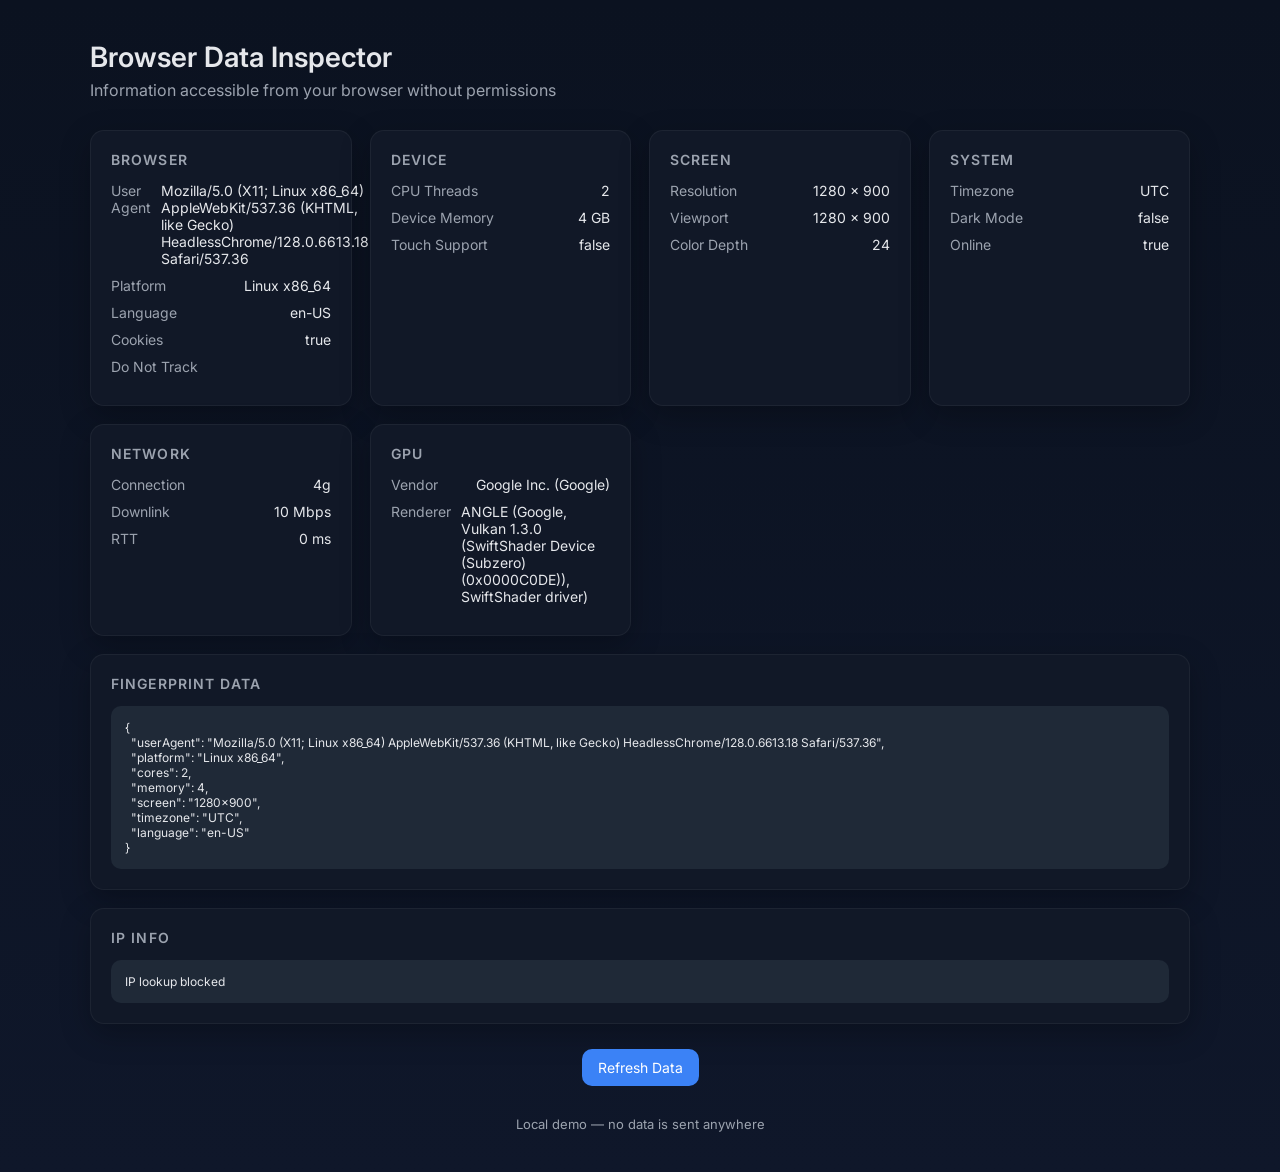
==== something.html @ d5a15955 "Add initial implementation of Browser Data Inspector with responsive design and data collection feat" ====
<!doctype html>
<html lang="en">
  <head>
    <meta charset="UTF-8" />
    <title>Browser Data Inspector</title>
    <meta name="viewport" content="width=device-width, initial-scale=1.0" />

    <link
      href="https://fonts.googleapis.com/css2?family=Inter:wght@400;500;600&display=swap"
      rel="stylesheet"
    />

    <style>
      :root {
        --bg: #0f172a;
        --card: #111827;
        --soft: #1f2937;
        --text: #e5e7eb;
        --muted: #9ca3af;
        --accent: #3b82f6;
        --radius: 14px;
      }

      * {
        box-sizing: border-box;
        margin: 0;
        padding: 0;
        font-family: Inter, system-ui;
      }

      body {
        background: linear-gradient(180deg, #0b1220, #0f172a);
        color: var(--text);
        padding: 40px;
      }

      .container {
        max-width: 1100px;
        margin: auto;
      }

      .header {
        margin-bottom: 30px;
      }

      .title {
        font-size: 28px;
        font-weight: 600;
      }

      .subtitle {
        color: var(--muted);
        margin-top: 6px;
      }

      .grid {
        display: grid;
        grid-template-columns: repeat(auto-fit, minmax(260px, 1fr));
        gap: 18px;
      }

      .card {
        background: var(--card);
        border-radius: var(--radius);
        padding: 20px;
        box-shadow: 0 10px 30px rgba(0, 0, 0, 0.25);
        border: 1px solid rgba(255, 255, 255, 0.05);
      }

      .card h3 {
        font-size: 14px;
        font-weight: 600;
        color: var(--muted);
        margin-bottom: 14px;
        text-transform: uppercase;
        letter-spacing: 0.08em;
      }

      .item {
        margin-bottom: 10px;
        display: flex;
        justify-content: space-between;
        gap: 10px;
        font-size: 14px;
      }

      .item span:first-child {
        color: var(--muted);
      }

      .big {
        grid-column: 1/-1;
      }

      pre {
        background: var(--soft);
        padding: 14px;
        border-radius: 10px;
        overflow: auto;
        font-size: 12px;
      }

      button {
        margin-top: 25px;
        background: var(--accent);
        border: none;
        color: white;
        padding: 10px 16px;
        border-radius: 10px;
        cursor: pointer;
        font-size: 14px;
      }

      button:hover {
        opacity: 0.9;
      }

      .footer {
        margin-top: 30px;
        color: var(--muted);
        font-size: 13px;
        text-align: center;
      }
    </style>
  </head>

  <body>
    <div class="container">
      <div class="header">
        <div class="title">Browser Data Inspector</div>
        <div class="subtitle">
          Information accessible from your browser without permissions
        </div>
      </div>

      <div class="grid">
        <div class="card">
          <h3>Browser</h3>
          <div class="item"><span>User Agent</span><span id="ua"></span></div>
          <div class="item">
            <span>Platform</span><span id="platform"></span>
          </div>
          <div class="item"><span>Language</span><span id="lang"></span></div>
          <div class="item"><span>Cookies</span><span id="cookies"></span></div>
          <div class="item">
            <span>Do Not Track</span><span id="dnt"></span>
          </div>
        </div>

        <div class="card">
          <h3>Device</h3>
          <div class="item">
            <span>CPU Threads</span><span id="cores"></span>
          </div>
          <div class="item">
            <span>Device Memory</span><span id="memory"></span>
          </div>
          <div class="item">
            <span>Touch Support</span><span id="touch"></span>
          </div>
        </div>

        <div class="card">
          <h3>Screen</h3>
          <div class="item"><span>Resolution</span><span id="res"></span></div>
          <div class="item">
            <span>Viewport</span><span id="viewport"></span>
          </div>
          <div class="item">
            <span>Color Depth</span><span id="depth"></span>
          </div>
        </div>

        <div class="card">
          <h3>System</h3>
          <div class="item"><span>Timezone</span><span id="tz"></span></div>
          <div class="item"><span>Dark Mode</span><span id="dark"></span></div>
          <div class="item"><span>Online</span><span id="online"></span></div>
        </div>

        <div class="card">
          <h3>Network</h3>
          <div class="item"><span>Connection</span><span id="net"></span></div>
          <div class="item"><span>Downlink</span><span id="down"></span></div>
          <div class="item"><span>RTT</span><span id="rtt"></span></div>
        </div>

        <div class="card">
          <h3>GPU</h3>
          <div class="item"><span>Vendor</span><span id="gpuv"></span></div>
          <div class="item"><span>Renderer</span><span id="gpur"></span></div>
        </div>

        <div class="card big">
          <h3>Fingerprint Data</h3>
          <pre id="fingerprint"></pre>
        </div>

        <div class="card big">
          <h3>IP Info</h3>
          <pre id="ip"></pre>
        </div>
      </div>

      <div style="text-align: center">
        <button onclick="collect()">Refresh Data</button>
      </div>

      <div class="footer">Local demo — no data is sent anywhere</div>
    </div>

    <script>
      async function collect() {
        document.getElementById("ua").textContent = navigator.userAgent;
        document.getElementById("platform").textContent = navigator.platform;
        document.getElementById("lang").textContent = navigator.language;
        document.getElementById("cookies").textContent =
          navigator.cookieEnabled;
        document.getElementById("dnt").textContent = navigator.doNotTrack;

        document.getElementById("cores").textContent =
          navigator.hardwareConcurrency || "N/A";
        document.getElementById("memory").textContent = navigator.deviceMemory
          ? navigator.deviceMemory + " GB"
          : "N/A";
        document.getElementById("touch").textContent = "ontouchstart" in window;

        document.getElementById("res").textContent =
          screen.width + " x " + screen.height;
        document.getElementById("viewport").textContent =
          window.innerWidth + " x " + window.innerHeight;
        document.getElementById("depth").textContent = screen.colorDepth;

        document.getElementById("tz").textContent =
          Intl.DateTimeFormat().resolvedOptions().timeZone;
        document.getElementById("dark").textContent = matchMedia(
          "(prefers-color-scheme: dark)",
        ).matches;
        document.getElementById("online").textContent = navigator.onLine;

        if (navigator.connection) {
          document.getElementById("net").textContent =
            navigator.connection.effectiveType;
          document.getElementById("down").textContent =
            navigator.connection.downlink + " Mbps";
          document.getElementById("rtt").textContent =
            navigator.connection.rtt + " ms";
        }

        const canvas = document.createElement("canvas");
        const gl = canvas.getContext("webgl");

        if (gl) {
          const debugInfo = gl.getExtension("WEBGL_debug_renderer_info");

          if (debugInfo) {
            document.getElementById("gpuv").textContent = gl.getParameter(
              debugInfo.UNMASKED_VENDOR_WEBGL,
            );

            document.getElementById("gpur").textContent = gl.getParameter(
              debugInfo.UNMASKED_RENDERER_WEBGL,
            );
          }
        }

        const fingerprint = {
          userAgent: navigator.userAgent,
          platform: navigator.platform,
          cores: navigator.hardwareConcurrency,
          memory: navigator.deviceMemory,
          screen: screen.width + "x" + screen.height,
          timezone: Intl.DateTimeFormat().resolvedOptions().timeZone,
          language: navigator.language,
        };

        document.getElementById("fingerprint").textContent = JSON.stringify(
          fingerprint,
          null,
          2,
        );

        try {
          const res = await fetch("https://ipapi.co/json/");
          const data = await res.json();
          document.getElementById("ip").textContent = JSON.stringify(
            data,
            null,
            2,
          );
        } catch (e) {
          document.getElementById("ip").textContent = "IP lookup blocked";
        }
      }

      collect();
    </script>
  </body>
</html>
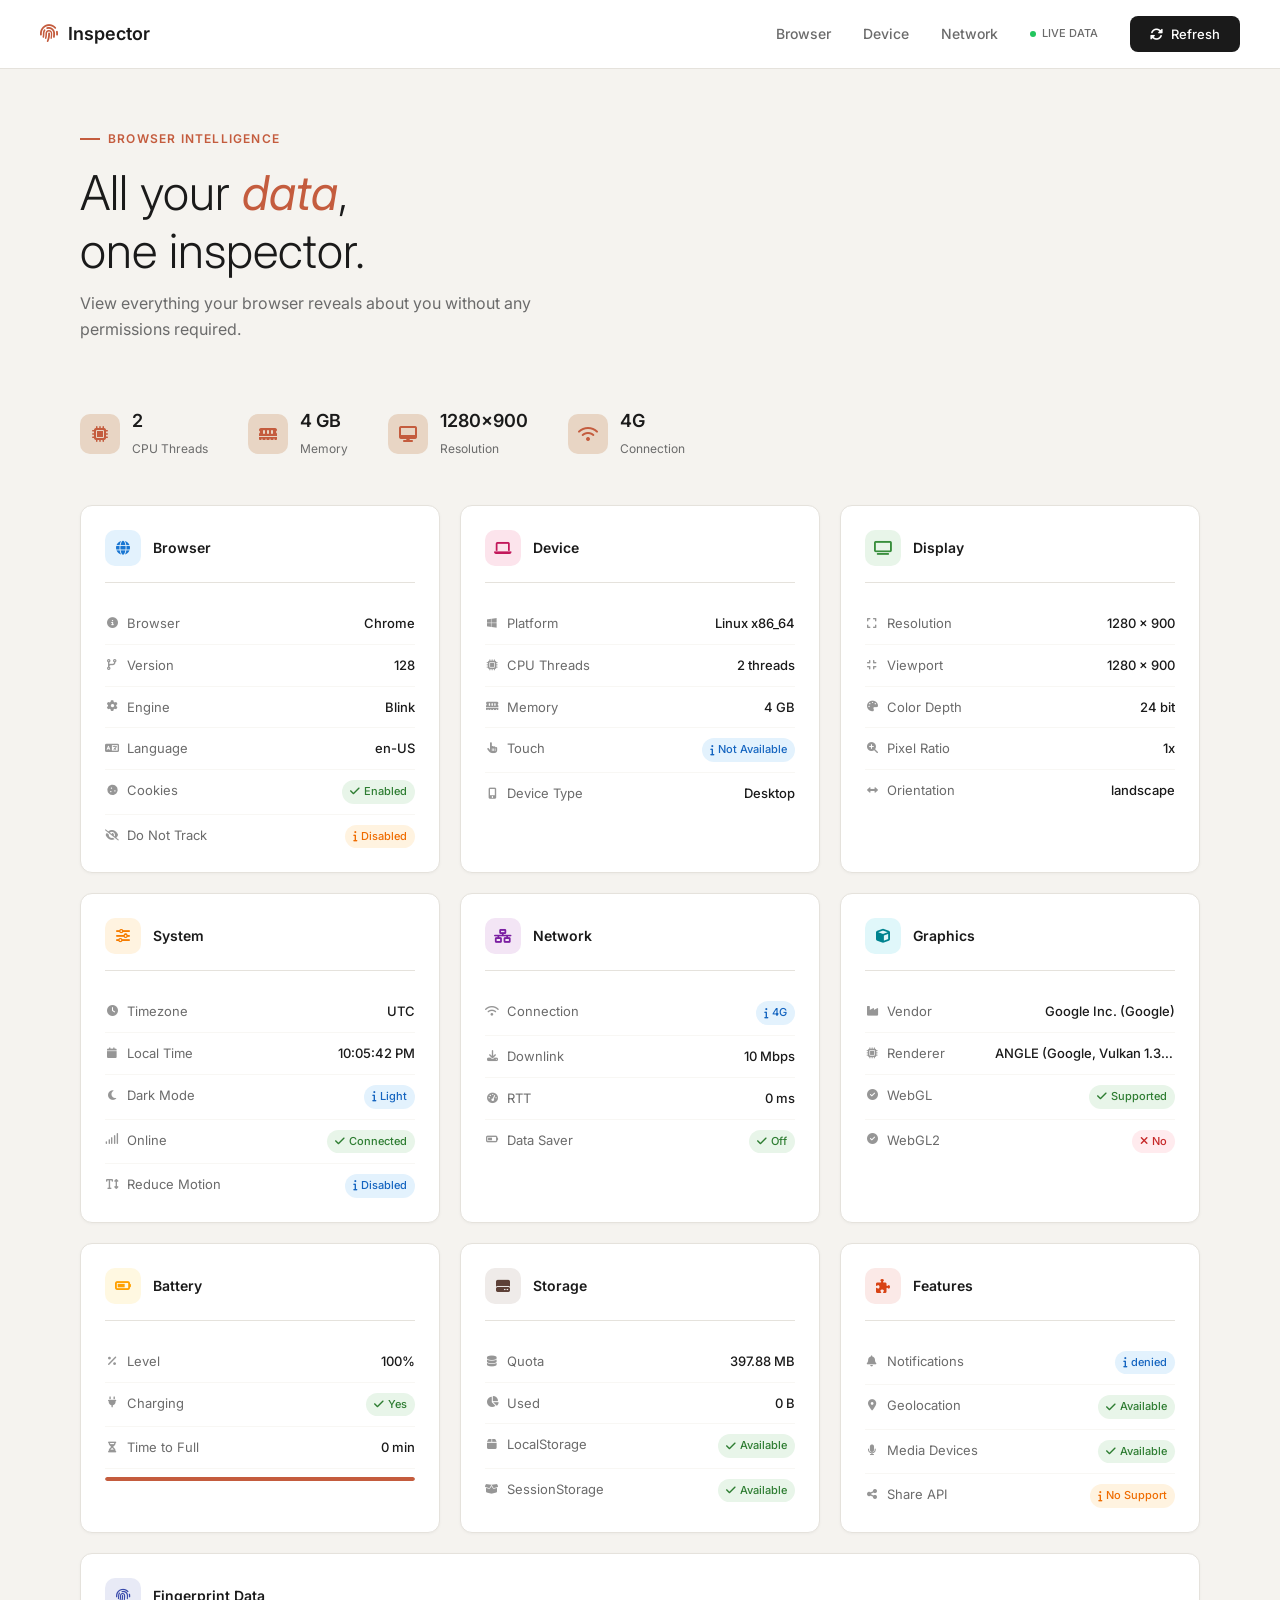
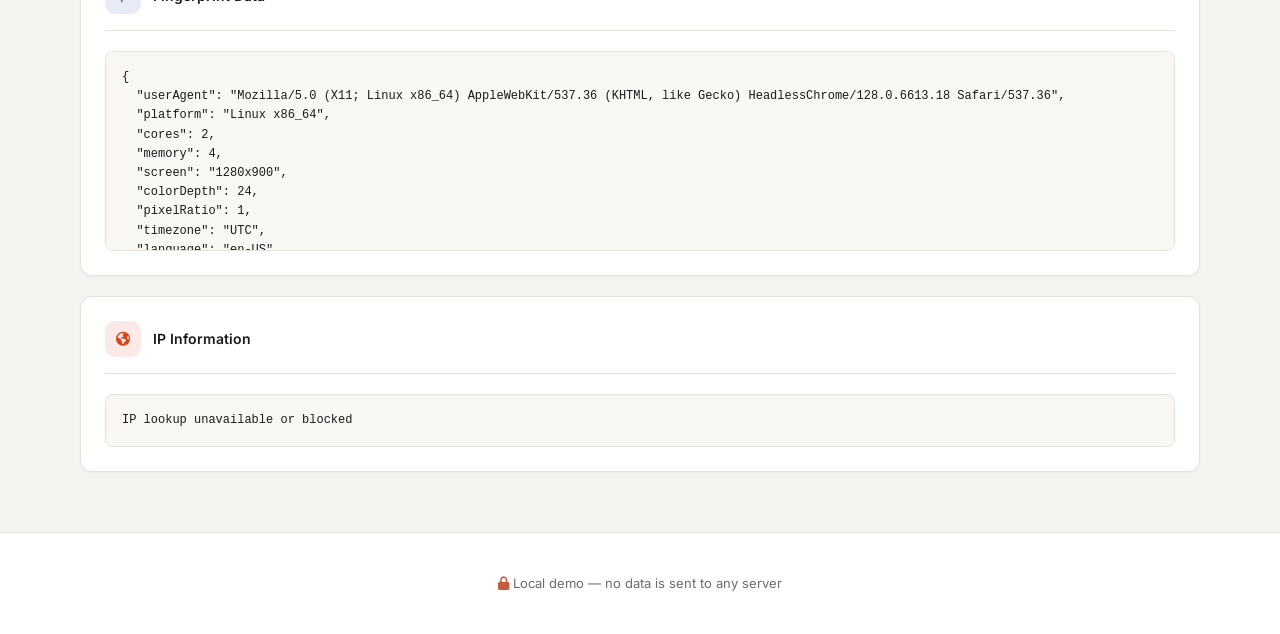
==== commit b3b8fa48: "Refactor something.html to enhance UI/UX with a responsive navbar, improved styling, and additional " ====
--- a/something.html
+++ b/something.html
@@ -6,294 +6,932 @@
     <meta name="viewport" content="width=device-width, initial-scale=1.0" />
 
     <link
-      href="https://fonts.googleapis.com/css2?family=Inter:wght@400;500;600&display=swap"
+      href="https://fonts.googleapis.com/css2?family=Inter:wght@300;400;500;600;700&display=swap"
       rel="stylesheet"
     />
+    <link
+      rel="stylesheet"
+      href="https://cdnjs.cloudflare.com/ajax/libs/font-awesome/6.5.1/css/all.min.css"
+    />
 
     <style>
       :root {
-        --bg: #0f172a;
-        --card: #111827;
-        --soft: #1f2937;
-        --text: #e5e7eb;
-        --muted: #9ca3af;
-        --accent: #3b82f6;
-        --radius: 14px;
+        --bg: #f5f3ef;
+        --card: #ffffff;
+        --soft: #f8f7f4;
+        --text: #1a1a1a;
+        --muted: #6b6b6b;
+        --accent: #c45c3e;
+        --accent-light: #e8d5c4;
+        --border: #e5e2dc;
+        --radius: 12px;
+        --shadow: 0 1px 3px rgba(0,0,0,0.04);
       }
 
       * {
         box-sizing: border-box;
         margin: 0;
         padding: 0;
-        font-family: Inter, system-ui;
+        font-family: 'Inter', system-ui, -apple-system, sans-serif;
       }
 
       body {
-        background: linear-gradient(180deg, #0b1220, #0f172a);
+        background: var(--bg);
         color: var(--text);
-        padding: 40px;
-      }
-
+        min-height: 100vh;
+        line-height: 1.6;
+      }
+
+      /* Header */
+      .navbar {
+        background: var(--card);
+        border-bottom: 1px solid var(--border);
+        padding: 16px 40px;
+        display: flex;
+        justify-content: space-between;
+        align-items: center;
+        position: sticky;
+        top: 0;
+        z-index: 100;
+      }
+
+      .logo {
+        display: flex;
+        align-items: center;
+        gap: 10px;
+        font-weight: 600;
+        font-size: 18px;
+        color: var(--text);
+      }
+
+      .logo i {
+        color: var(--accent);
+      }
+
+      .nav-links {
+        display: flex;
+        gap: 32px;
+        align-items: center;
+      }
+
+      .nav-links a {
+        color: var(--muted);
+        text-decoration: none;
+        font-size: 14px;
+        font-weight: 500;
+        transition: color 0.2s;
+      }
+
+      .nav-links a:hover {
+        color: var(--text);
+      }
+
+      .refresh-btn {
+        background: var(--text);
+        color: white;
+        border: none;
+        padding: 10px 20px;
+        border-radius: 8px;
+        font-size: 13px;
+        font-weight: 500;
+        cursor: pointer;
+        display: flex;
+        align-items: center;
+        gap: 8px;
+        transition: opacity 0.2s;
+      }
+
+      .refresh-btn:hover {
+        opacity: 0.85;
+      }
+
+      /* Hero Section */
+      .hero {
+        padding: 60px 40px 40px;
+        max-width: 1200px;
+        margin: 0 auto;
+      }
+
+      .hero-label {
+        display: flex;
+        align-items: center;
+        gap: 8px;
+        color: var(--accent);
+        font-size: 12px;
+        font-weight: 600;
+        letter-spacing: 0.1em;
+        text-transform: uppercase;
+        margin-bottom: 16px;
+      }
+
+      .hero-label::before {
+        content: '';
+        width: 20px;
+        height: 2px;
+        background: var(--accent);
+      }
+
+      .hero h1 {
+        font-size: 48px;
+        font-weight: 300;
+        line-height: 1.2;
+        margin-bottom: 12px;
+      }
+
+      .hero h1 span {
+        font-style: italic;
+        color: var(--accent);
+        font-weight: 400;
+      }
+
+      .hero p {
+        color: var(--muted);
+        font-size: 16px;
+        max-width: 500px;
+      }
+
+      /* Stats Bar */
+      .stats-bar {
+        display: flex;
+        gap: 40px;
+        padding: 24px 40px;
+        max-width: 1200px;
+        margin: 0 auto;
+      }
+
+      .stat-item {
+        display: flex;
+        align-items: center;
+        gap: 12px;
+      }
+
+      .stat-icon {
+        width: 40px;
+        height: 40px;
+        background: var(--accent-light);
+        border-radius: 10px;
+        display: flex;
+        align-items: center;
+        justify-content: center;
+        color: var(--accent);
+      }
+
+      .stat-content strong {
+        display: block;
+        font-size: 18px;
+        font-weight: 600;
+      }
+
+      .stat-content span {
+        font-size: 12px;
+        color: var(--muted);
+      }
+
+      /* Main Grid */
       .container {
-        max-width: 1100px;
-        margin: auto;
-      }
-
-      .header {
-        margin-bottom: 30px;
-      }
-
-      .title {
-        font-size: 28px;
-        font-weight: 600;
-      }
-
-      .subtitle {
-        color: var(--muted);
-        margin-top: 6px;
+        max-width: 1200px;
+        margin: 0 auto;
+        padding: 20px 40px 60px;
       }
 
       .grid {
         display: grid;
-        grid-template-columns: repeat(auto-fit, minmax(260px, 1fr));
-        gap: 18px;
+        grid-template-columns: repeat(3, 1fr);
+        gap: 20px;
+      }
+
+      @media (max-width: 900px) {
+        .grid { grid-template-columns: repeat(2, 1fr); }
+      }
+
+      @media (max-width: 600px) {
+        .grid { grid-template-columns: 1fr; }
+        .hero h1 { font-size: 32px; }
+        .stats-bar { flex-wrap: wrap; gap: 20px; }
       }
 
       .card {
         background: var(--card);
         border-radius: var(--radius);
-        padding: 20px;
-        box-shadow: 0 10px 30px rgba(0, 0, 0, 0.25);
-        border: 1px solid rgba(255, 255, 255, 0.05);
-      }
+        padding: 24px;
+        border: 1px solid var(--border);
+        box-shadow: var(--shadow);
+        transition: box-shadow 0.2s;
+      }
+
+      .card:hover {
+        box-shadow: 0 4px 12px rgba(0,0,0,0.06);
+      }
+
+      .card-header {
+        display: flex;
+        align-items: center;
+        gap: 12px;
+        margin-bottom: 20px;
+        padding-bottom: 16px;
+        border-bottom: 1px solid var(--border);
+      }
+
+      .card-icon {
+        width: 36px;
+        height: 36px;
+        border-radius: 10px;
+        display: flex;
+        align-items: center;
+        justify-content: center;
+        font-size: 14px;
+      }
+
+      .card-icon.browser { background: #e3f2fd; color: #1976d2; }
+      .card-icon.device { background: #fce4ec; color: #c2185b; }
+      .card-icon.screen { background: #e8f5e9; color: #388e3c; }
+      .card-icon.system { background: #fff3e0; color: #f57c00; }
+      .card-icon.network { background: #f3e5f5; color: #7b1fa2; }
+      .card-icon.gpu { background: #e0f7fa; color: #00838f; }
+      .card-icon.battery { background: #fff8e1; color: #ffa000; }
+      .card-icon.storage { background: #efebe9; color: #5d4037; }
+      .card-icon.location { background: #fbe9e7; color: #d84315; }
+      .card-icon.fingerprint { background: #e8eaf6; color: #3949ab; }
 
       .card h3 {
         font-size: 14px;
         font-weight: 600;
+        color: var(--text);
+      }
+
+      .item {
+        display: flex;
+        justify-content: space-between;
+        align-items: flex-start;
+        padding: 10px 0;
+        border-bottom: 1px solid var(--soft);
+        font-size: 13px;
+        gap: 12px;
+      }
+
+      .item:last-child {
+        border-bottom: none;
+        padding-bottom: 0;
+      }
+
+      .item-label {
         color: var(--muted);
-        margin-bottom: 14px;
-        text-transform: uppercase;
-        letter-spacing: 0.08em;
-      }
-
-      .item {
-        margin-bottom: 10px;
-        display: flex;
-        justify-content: space-between;
-        gap: 10px;
-        font-size: 14px;
-      }
-
-      .item span:first-child {
-        color: var(--muted);
-      }
+        display: flex;
+        align-items: center;
+        gap: 8px;
+        flex-shrink: 0;
+      }
+
+      .item-label i {
+        width: 14px;
+        text-align: center;
+        font-size: 11px;
+        opacity: 0.7;
+      }
+
+      .item-value {
+        color: var(--text);
+        font-weight: 500;
+        text-align: right;
+        word-break: break-word;
+        max-width: 180px;
+      }
+
+      .item-value.truncate {
+        white-space: nowrap;
+        overflow: hidden;
+        text-overflow: ellipsis;
+      }
+
+      .badge {
+        display: inline-flex;
+        align-items: center;
+        gap: 4px;
+        padding: 3px 8px;
+        border-radius: 20px;
+        font-size: 11px;
+        font-weight: 500;
+      }
+
+      .badge.success { background: #e8f5e9; color: #2e7d32; }
+      .badge.warning { background: #fff3e0; color: #ef6c00; }
+      .badge.error { background: #ffebee; color: #c62828; }
+      .badge.info { background: #e3f2fd; color: #1565c0; }
 
       .big {
-        grid-column: 1/-1;
+        grid-column: span 3;
+      }
+
+      @media (max-width: 900px) {
+        .big { grid-column: span 2; }
+      }
+
+      @media (max-width: 600px) {
+        .big { grid-column: span 1; }
       }
 
       pre {
         background: var(--soft);
-        padding: 14px;
-        border-radius: 10px;
+        padding: 16px;
+        border-radius: 8px;
         overflow: auto;
         font-size: 12px;
-      }
-
-      button {
-        margin-top: 25px;
-        background: var(--accent);
-        border: none;
-        color: white;
-        padding: 10px 16px;
-        border-radius: 10px;
-        cursor: pointer;
-        font-size: 14px;
-      }
-
-      button:hover {
-        opacity: 0.9;
+        font-family: 'SF Mono', Monaco, 'Cascadia Code', monospace;
+        line-height: 1.6;
+        color: var(--text);
+        border: 1px solid var(--border);
+        max-height: 200px;
       }
 
       .footer {
-        margin-top: 30px;
+        text-align: center;
+        padding: 40px;
         color: var(--muted);
         font-size: 13px;
-        text-align: center;
+        border-top: 1px solid var(--border);
+        background: var(--card);
+      }
+
+      .footer i {
+        color: var(--accent);
+      }
+
+      /* Live indicator */
+      .live-badge {
+        display: flex;
+        align-items: center;
+        gap: 6px;
+        font-size: 11px;
+        color: var(--muted);
+        font-weight: 500;
+      }
+
+      .live-dot {
+        width: 6px;
+        height: 6px;
+        background: #22c55e;
+        border-radius: 50%;
+        animation: pulse 2s infinite;
+      }
+
+      @keyframes pulse {
+        0%, 100% { opacity: 1; }
+        50% { opacity: 0.5; }
+      }
+
+      /* Progress bars for visual data */
+      .progress-bar {
+        height: 4px;
+        background: var(--soft);
+        border-radius: 2px;
+        overflow: hidden;
+        margin-top: 8px;
+      }
+
+      .progress-fill {
+        height: 100%;
+        background: var(--accent);
+        border-radius: 2px;
+        transition: width 0.3s;
       }
     </style>
   </head>
 
   <body>
+    <!-- Navbar -->
+    <nav class="navbar">
+      <div class="logo">
+        <i class="fas fa-fingerprint"></i>
+        Inspector
+      </div>
+      <div class="nav-links">
+        <a href="#browser">Browser</a>
+        <a href="#device">Device</a>
+        <a href="#network">Network</a>
+        <div class="live-badge">
+          <span class="live-dot"></span>
+          LIVE DATA
+        </div>
+        <button class="refresh-btn" onclick="collect()">
+          <i class="fas fa-sync-alt"></i>
+          Refresh
+        </button>
+      </div>
+    </nav>
+
+    <!-- Hero -->
+    <div class="hero">
+      <div class="hero-label">Browser Intelligence</div>
+      <h1>All your <span>data</span>,<br>one inspector.</h1>
+      <p>View everything your browser reveals about you without any permissions required.</p>
+    </div>
+
+    <!-- Stats Bar -->
+    <div class="stats-bar">
+      <div class="stat-item">
+        <div class="stat-icon"><i class="fas fa-microchip"></i></div>
+        <div class="stat-content">
+          <strong id="stat-cores">-</strong>
+          <span>CPU Threads</span>
+        </div>
+      </div>
+      <div class="stat-item">
+        <div class="stat-icon"><i class="fas fa-memory"></i></div>
+        <div class="stat-content">
+          <strong id="stat-memory">-</strong>
+          <span>Memory</span>
+        </div>
+      </div>
+      <div class="stat-item">
+        <div class="stat-icon"><i class="fas fa-desktop"></i></div>
+        <div class="stat-content">
+          <strong id="stat-screen">-</strong>
+          <span>Resolution</span>
+        </div>
+      </div>
+      <div class="stat-item">
+        <div class="stat-icon"><i class="fas fa-wifi"></i></div>
+        <div class="stat-content">
+          <strong id="stat-connection">-</strong>
+          <span>Connection</span>
+        </div>
+      </div>
+    </div>
+
+    <!-- Main Content -->
     <div class="container">
-      <div class="header">
-        <div class="title">Browser Data Inspector</div>
-        <div class="subtitle">
-          Information accessible from your browser without permissions
+      <div class="grid">
+        <!-- Browser Card -->
+        <div class="card" id="browser">
+          <div class="card-header">
+            <div class="card-icon browser"><i class="fas fa-globe"></i></div>
+            <h3>Browser</h3>
+          </div>
+          <div class="item">
+            <span class="item-label"><i class="fas fa-info-circle"></i>Browser</span>
+            <span class="item-value" id="browser-name">-</span>
+          </div>
+          <div class="item">
+            <span class="item-label"><i class="fas fa-code-branch"></i>Version</span>
+            <span class="item-value" id="browser-version">-</span>
+          </div>
+          <div class="item">
+            <span class="item-label"><i class="fas fa-cog"></i>Engine</span>
+            <span class="item-value" id="browser-engine">-</span>
+          </div>
+          <div class="item">
+            <span class="item-label"><i class="fas fa-language"></i>Language</span>
+            <span class="item-value" id="lang">-</span>
+          </div>
+          <div class="item">
+            <span class="item-label"><i class="fas fa-cookie"></i>Cookies</span>
+            <span class="item-value" id="cookies">-</span>
+          </div>
+          <div class="item">
+            <span class="item-label"><i class="fas fa-eye-slash"></i>Do Not Track</span>
+            <span class="item-value" id="dnt">-</span>
+          </div>
+        </div>
+
+        <!-- Device Card -->
+        <div class="card" id="device">
+          <div class="card-header">
+            <div class="card-icon device"><i class="fas fa-laptop"></i></div>
+            <h3>Device</h3>
+          </div>
+          <div class="item">
+            <span class="item-label"><i class="fab fa-windows"></i>Platform</span>
+            <span class="item-value" id="platform">-</span>
+          </div>
+          <div class="item">
+            <span class="item-label"><i class="fas fa-microchip"></i>CPU Threads</span>
+            <span class="item-value" id="cores">-</span>
+          </div>
+          <div class="item">
+            <span class="item-label"><i class="fas fa-memory"></i>Memory</span>
+            <span class="item-value" id="memory">-</span>
+          </div>
+          <div class="item">
+            <span class="item-label"><i class="fas fa-hand-pointer"></i>Touch</span>
+            <span class="item-value" id="touch">-</span>
+          </div>
+          <div class="item">
+            <span class="item-label"><i class="fas fa-mobile-alt"></i>Device Type</span>
+            <span class="item-value" id="device-type">-</span>
+          </div>
+        </div>
+
+        <!-- Screen Card -->
+        <div class="card">
+          <div class="card-header">
+            <div class="card-icon screen"><i class="fas fa-tv"></i></div>
+            <h3>Display</h3>
+          </div>
+          <div class="item">
+            <span class="item-label"><i class="fas fa-expand"></i>Resolution</span>
+            <span class="item-value" id="res">-</span>
+          </div>
+          <div class="item">
+            <span class="item-label"><i class="fas fa-compress"></i>Viewport</span>
+            <span class="item-value" id="viewport">-</span>
+          </div>
+          <div class="item">
+            <span class="item-label"><i class="fas fa-palette"></i>Color Depth</span>
+            <span class="item-value" id="depth">-</span>
+          </div>
+          <div class="item">
+            <span class="item-label"><i class="fas fa-search-plus"></i>Pixel Ratio</span>
+            <span class="item-value" id="pixel-ratio">-</span>
+          </div>
+          <div class="item">
+            <span class="item-label"><i class="fas fa-arrows-alt-h"></i>Orientation</span>
+            <span class="item-value" id="orientation">-</span>
+          </div>
+        </div>
+
+        <!-- System Card -->
+        <div class="card">
+          <div class="card-header">
+            <div class="card-icon system"><i class="fas fa-sliders-h"></i></div>
+            <h3>System</h3>
+          </div>
+          <div class="item">
+            <span class="item-label"><i class="fas fa-clock"></i>Timezone</span>
+            <span class="item-value" id="tz">-</span>
+          </div>
+          <div class="item">
+            <span class="item-label"><i class="fas fa-calendar"></i>Local Time</span>
+            <span class="item-value" id="local-time">-</span>
+          </div>
+          <div class="item">
+            <span class="item-label"><i class="fas fa-moon"></i>Dark Mode</span>
+            <span class="item-value" id="dark">-</span>
+          </div>
+          <div class="item">
+            <span class="item-label"><i class="fas fa-signal"></i>Online</span>
+            <span class="item-value" id="online">-</span>
+          </div>
+          <div class="item">
+            <span class="item-label"><i class="fas fa-text-height"></i>Reduce Motion</span>
+            <span class="item-value" id="reduce-motion">-</span>
+          </div>
+        </div>
+
+        <!-- Network Card -->
+        <div class="card" id="network">
+          <div class="card-header">
+            <div class="card-icon network"><i class="fas fa-network-wired"></i></div>
+            <h3>Network</h3>
+          </div>
+          <div class="item">
+            <span class="item-label"><i class="fas fa-wifi"></i>Connection</span>
+            <span class="item-value" id="net">-</span>
+          </div>
+          <div class="item">
+            <span class="item-label"><i class="fas fa-download"></i>Downlink</span>
+            <span class="item-value" id="down">-</span>
+          </div>
+          <div class="item">
+            <span class="item-label"><i class="fas fa-tachometer-alt"></i>RTT</span>
+            <span class="item-value" id="rtt">-</span>
+          </div>
+          <div class="item">
+            <span class="item-label"><i class="fas fa-battery-half"></i>Data Saver</span>
+            <span class="item-value" id="data-saver">-</span>
+          </div>
+        </div>
+
+        <!-- GPU Card -->
+        <div class="card">
+          <div class="card-header">
+            <div class="card-icon gpu"><i class="fas fa-cube"></i></div>
+            <h3>Graphics</h3>
+          </div>
+          <div class="item">
+            <span class="item-label"><i class="fas fa-industry"></i>Vendor</span>
+            <span class="item-value truncate" id="gpuv">-</span>
+          </div>
+          <div class="item">
+            <span class="item-label"><i class="fas fa-microchip"></i>Renderer</span>
+            <span class="item-value truncate" id="gpur">-</span>
+          </div>
+          <div class="item">
+            <span class="item-label"><i class="fas fa-check-circle"></i>WebGL</span>
+            <span class="item-value" id="webgl">-</span>
+          </div>
+          <div class="item">
+            <span class="item-label"><i class="fas fa-check-circle"></i>WebGL2</span>
+            <span class="item-value" id="webgl2">-</span>
+          </div>
+        </div>
+
+        <!-- Battery Card -->
+        <div class="card">
+          <div class="card-header">
+            <div class="card-icon battery"><i class="fas fa-battery-three-quarters"></i></div>
+            <h3>Battery</h3>
+          </div>
+          <div class="item">
+            <span class="item-label"><i class="fas fa-percentage"></i>Level</span>
+            <span class="item-value" id="battery-level">-</span>
+          </div>
+          <div class="item">
+            <span class="item-label"><i class="fas fa-plug"></i>Charging</span>
+            <span class="item-value" id="battery-charging">-</span>
+          </div>
+          <div class="item">
+            <span class="item-label"><i class="fas fa-hourglass-half"></i>Time to Full</span>
+            <span class="item-value" id="battery-time">-</span>
+          </div>
+          <div id="battery-bar" style="display: none;">
+            <div class="progress-bar">
+              <div class="progress-fill" id="battery-progress" style="width: 0%"></div>
+            </div>
+          </div>
+        </div>
+
+        <!-- Storage Card -->
+        <div class="card">
+          <div class="card-header">
+            <div class="card-icon storage"><i class="fas fa-hdd"></i></div>
+            <h3>Storage</h3>
+          </div>
+          <div class="item">
+            <span class="item-label"><i class="fas fa-database"></i>Quota</span>
+            <span class="item-value" id="storage-quota">-</span>
+          </div>
+          <div class="item">
+            <span class="item-label"><i class="fas fa-chart-pie"></i>Used</span>
+            <span class="item-value" id="storage-used">-</span>
+          </div>
+          <div class="item">
+            <span class="item-label"><i class="fas fa-box"></i>LocalStorage</span>
+            <span class="item-value" id="local-storage">-</span>
+          </div>
+          <div class="item">
+            <span class="item-label"><i class="fas fa-box-open"></i>SessionStorage</span>
+            <span class="item-value" id="session-storage">-</span>
+          </div>
+        </div>
+
+        <!-- Features Card -->
+        <div class="card">
+          <div class="card-header">
+            <div class="card-icon location"><i class="fas fa-puzzle-piece"></i></div>
+            <h3>Features</h3>
+          </div>
+          <div class="item">
+            <span class="item-label"><i class="fas fa-bell"></i>Notifications</span>
+            <span class="item-value" id="notifications">-</span>
+          </div>
+          <div class="item">
+            <span class="item-label"><i class="fas fa-map-marker-alt"></i>Geolocation</span>
+            <span class="item-value" id="geolocation">-</span>
+          </div>
+          <div class="item">
+            <span class="item-label"><i class="fas fa-microphone"></i>Media Devices</span>
+            <span class="item-value" id="media-devices">-</span>
+          </div>
+          <div class="item">
+            <span class="item-label"><i class="fas fa-share-alt"></i>Share API</span>
+            <span class="item-value" id="share-api">-</span>
+          </div>
+        </div>
+
+        <!-- Fingerprint Card -->
+        <div class="card big">
+          <div class="card-header">
+            <div class="card-icon fingerprint"><i class="fas fa-fingerprint"></i></div>
+            <h3>Fingerprint Data</h3>
+          </div>
+          <pre id="fingerprint"></pre>
+        </div>
+
+        <!-- IP Card -->
+        <div class="card big">
+          <div class="card-header">
+            <div class="card-icon location"><i class="fas fa-globe-americas"></i></div>
+            <h3>IP Information</h3>
+          </div>
+          <pre id="ip"></pre>
         </div>
       </div>
-
-      <div class="grid">
-        <div class="card">
-          <h3>Browser</h3>
-          <div class="item"><span>User Agent</span><span id="ua"></span></div>
-          <div class="item">
-            <span>Platform</span><span id="platform"></span>
-          </div>
-          <div class="item"><span>Language</span><span id="lang"></span></div>
-          <div class="item"><span>Cookies</span><span id="cookies"></span></div>
-          <div class="item">
-            <span>Do Not Track</span><span id="dnt"></span>
-          </div>
-        </div>
-
-        <div class="card">
-          <h3>Device</h3>
-          <div class="item">
-            <span>CPU Threads</span><span id="cores"></span>
-          </div>
-          <div class="item">
-            <span>Device Memory</span><span id="memory"></span>
-          </div>
-          <div class="item">
-            <span>Touch Support</span><span id="touch"></span>
-          </div>
-        </div>
-
-        <div class="card">
-          <h3>Screen</h3>
-          <div class="item"><span>Resolution</span><span id="res"></span></div>
-          <div class="item">
-            <span>Viewport</span><span id="viewport"></span>
-          </div>
-          <div class="item">
-            <span>Color Depth</span><span id="depth"></span>
-          </div>
-        </div>
-
-        <div class="card">
-          <h3>System</h3>
-          <div class="item"><span>Timezone</span><span id="tz"></span></div>
-          <div class="item"><span>Dark Mode</span><span id="dark"></span></div>
-          <div class="item"><span>Online</span><span id="online"></span></div>
-        </div>
-
-        <div class="card">
-          <h3>Network</h3>
-          <div class="item"><span>Connection</span><span id="net"></span></div>
-          <div class="item"><span>Downlink</span><span id="down"></span></div>
-          <div class="item"><span>RTT</span><span id="rtt"></span></div>
-        </div>
-
-        <div class="card">
-          <h3>GPU</h3>
-          <div class="item"><span>Vendor</span><span id="gpuv"></span></div>
-          <div class="item"><span>Renderer</span><span id="gpur"></span></div>
-        </div>
-
-        <div class="card big">
-          <h3>Fingerprint Data</h3>
-          <pre id="fingerprint"></pre>
-        </div>
-
-        <div class="card big">
-          <h3>IP Info</h3>
-          <pre id="ip"></pre>
-        </div>
-      </div>
-
-      <div style="text-align: center">
-        <button onclick="collect()">Refresh Data</button>
-      </div>
-
-      <div class="footer">Local demo — no data is sent anywhere</div>
     </div>
 
+    <!-- Footer -->
+    <div class="footer">
+      <i class="fas fa-lock"></i> Local demo — no data is sent to any server
+    </div>
+
     <script>
+      function getBrowserInfo() {
+        const ua = navigator.userAgent;
+        let browser = "Unknown", version = "", engine = "Unknown";
+        
+        if (ua.includes("Firefox/")) {
+          browser = "Firefox";
+          version = ua.match(/Firefox\/(\d+)/)?.[1] || "";
+          engine = "Gecko";
+        } else if (ua.includes("Edg/")) {
+          browser = "Edge";
+          version = ua.match(/Edg\/(\d+)/)?.[1] || "";
+          engine = "Blink";
+        } else if (ua.includes("Chrome/")) {
+          browser = "Chrome";
+          version = ua.match(/Chrome\/(\d+)/)?.[1] || "";
+          engine = "Blink";
+        } else if (ua.includes("Safari/") && !ua.includes("Chrome")) {
+          browser = "Safari";
+          version = ua.match(/Version\/(\d+)/)?.[1] || "";
+          engine = "WebKit";
+        }
+        
+        return { browser, version, engine };
+      }
+
+      function getDeviceType() {
+        const ua = navigator.userAgent;
+        if (/Mobi|Android/i.test(ua)) return "Mobile";
+        if (/Tablet|iPad/i.test(ua)) return "Tablet";
+        return "Desktop";
+      }
+
+      function formatBytes(bytes) {
+        if (bytes === 0) return '0 B';
+        const k = 1024;
+        const sizes = ['B', 'KB', 'MB', 'GB', 'TB'];
+        const i = Math.floor(Math.log(bytes) / Math.log(k));
+        return parseFloat((bytes / Math.pow(k, i)).toFixed(2)) + ' ' + sizes[i];
+      }
+
+      function badge(value, type) {
+        const icon = type === 'success' ? 'check' : type === 'error' ? 'times' : 'info';
+        return `<span class="badge ${type}"><i class="fas fa-${icon}"></i> ${value}</span>`;
+      }
+
       async function collect() {
-        document.getElementById("ua").textContent = navigator.userAgent;
+        // Browser info
+        const browserInfo = getBrowserInfo();
+        document.getElementById("browser-name").textContent = browserInfo.browser;
+        document.getElementById("browser-version").textContent = browserInfo.version;
+        document.getElementById("browser-engine").textContent = browserInfo.engine;
         document.getElementById("platform").textContent = navigator.platform;
         document.getElementById("lang").textContent = navigator.language;
-        document.getElementById("cookies").textContent =
-          navigator.cookieEnabled;
-        document.getElementById("dnt").textContent = navigator.doNotTrack;
-
-        document.getElementById("cores").textContent =
-          navigator.hardwareConcurrency || "N/A";
-        document.getElementById("memory").textContent = navigator.deviceMemory
-          ? navigator.deviceMemory + " GB"
-          : "N/A";
-        document.getElementById("touch").textContent = "ontouchstart" in window;
-
-        document.getElementById("res").textContent =
-          screen.width + " x " + screen.height;
-        document.getElementById("viewport").textContent =
-          window.innerWidth + " x " + window.innerHeight;
-        document.getElementById("depth").textContent = screen.colorDepth;
-
-        document.getElementById("tz").textContent =
-          Intl.DateTimeFormat().resolvedOptions().timeZone;
-        document.getElementById("dark").textContent = matchMedia(
-          "(prefers-color-scheme: dark)",
-        ).matches;
-        document.getElementById("online").textContent = navigator.onLine;
-
+        document.getElementById("cookies").innerHTML = navigator.cookieEnabled 
+          ? badge("Enabled", "success") : badge("Disabled", "error");
+        document.getElementById("dnt").innerHTML = navigator.doNotTrack === "1" 
+          ? badge("Enabled", "success") : badge("Disabled", "warning");
+
+        // Device
+        const cores = navigator.hardwareConcurrency || "N/A";
+        const memory = navigator.deviceMemory ? navigator.deviceMemory + " GB" : "N/A";
+        document.getElementById("cores").textContent = cores + " threads";
+        document.getElementById("memory").textContent = memory;
+        document.getElementById("touch").innerHTML = "ontouchstart" in window 
+          ? badge("Supported", "success") : badge("Not Available", "info");
+        document.getElementById("device-type").textContent = getDeviceType();
+
+        // Stats bar
+        document.getElementById("stat-cores").textContent = cores;
+        document.getElementById("stat-memory").textContent = memory;
+        document.getElementById("stat-screen").textContent = screen.width + "×" + screen.height;
+
+        // Screen
+        document.getElementById("res").textContent = screen.width + " × " + screen.height;
+        document.getElementById("viewport").textContent = window.innerWidth + " × " + window.innerHeight;
+        document.getElementById("depth").textContent = screen.colorDepth + " bit";
+        document.getElementById("pixel-ratio").textContent = window.devicePixelRatio + "x";
+        document.getElementById("orientation").textContent = screen.orientation?.type?.split('-')[0] || "N/A";
+
+        // System
+        document.getElementById("tz").textContent = Intl.DateTimeFormat().resolvedOptions().timeZone;
+        document.getElementById("local-time").textContent = new Date().toLocaleTimeString();
+        document.getElementById("dark").innerHTML = matchMedia("(prefers-color-scheme: dark)").matches 
+          ? badge("Active", "info") : badge("Light", "info");
+        document.getElementById("online").innerHTML = navigator.onLine 
+          ? badge("Connected", "success") : badge("Offline", "error");
+        document.getElementById("reduce-motion").innerHTML = matchMedia("(prefers-reduced-motion: reduce)").matches 
+          ? badge("Enabled", "info") : badge("Disabled", "info");
+
+        // Network
         if (navigator.connection) {
-          document.getElementById("net").textContent =
-            navigator.connection.effectiveType;
-          document.getElementById("down").textContent =
-            navigator.connection.downlink + " Mbps";
-          document.getElementById("rtt").textContent =
-            navigator.connection.rtt + " ms";
+          const conn = navigator.connection;
+          document.getElementById("net").innerHTML = badge(conn.effectiveType?.toUpperCase(), "info");
+          document.getElementById("down").textContent = conn.downlink + " Mbps";
+          document.getElementById("rtt").textContent = conn.rtt + " ms";
+          document.getElementById("data-saver").innerHTML = conn.saveData 
+            ? badge("On", "warning") : badge("Off", "success");
+          document.getElementById("stat-connection").textContent = conn.effectiveType?.toUpperCase();
+        } else {
+          document.getElementById("stat-connection").textContent = "N/A";
         }
 
+        // GPU
         const canvas = document.createElement("canvas");
         const gl = canvas.getContext("webgl");
+        const gl2 = canvas.getContext("webgl2");
+
+        document.getElementById("webgl").innerHTML = gl ? badge("Supported", "success") : badge("No", "error");
+        document.getElementById("webgl2").innerHTML = gl2 ? badge("Supported", "success") : badge("No", "error");
 
         if (gl) {
           const debugInfo = gl.getExtension("WEBGL_debug_renderer_info");
-
           if (debugInfo) {
-            document.getElementById("gpuv").textContent = gl.getParameter(
-              debugInfo.UNMASKED_VENDOR_WEBGL,
-            );
-
-            document.getElementById("gpur").textContent = gl.getParameter(
-              debugInfo.UNMASKED_RENDERER_WEBGL,
-            );
+            document.getElementById("gpuv").textContent = gl.getParameter(debugInfo.UNMASKED_VENDOR_WEBGL);
+            document.getElementById("gpur").textContent = gl.getParameter(debugInfo.UNMASKED_RENDERER_WEBGL);
           }
         }
 
+        // Battery
+        if (navigator.getBattery) {
+          try {
+            const battery = await navigator.getBattery();
+            const level = Math.round(battery.level * 100);
+            document.getElementById("battery-level").textContent = level + "%";
+            document.getElementById("battery-charging").innerHTML = battery.charging 
+              ? badge("Yes", "success") : badge("No", "info");
+            
+            let timeText = "N/A";
+            if (battery.charging && battery.chargingTime !== Infinity) {
+              timeText = Math.round(battery.chargingTime / 60) + " min";
+            } else if (!battery.charging && battery.dischargingTime !== Infinity) {
+              timeText = Math.round(battery.dischargingTime / 60) + " min left";
+            }
+            document.getElementById("battery-time").textContent = timeText;
+            
+            document.getElementById("battery-bar").style.display = "block";
+            document.getElementById("battery-progress").style.width = level + "%";
+          } catch (e) {
+            document.getElementById("battery-level").textContent = "N/A";
+          }
+        }
+
+        // Storage
+        if (navigator.storage && navigator.storage.estimate) {
+          const estimate = await navigator.storage.estimate();
+          document.getElementById("storage-quota").textContent = formatBytes(estimate.quota);
+          document.getElementById("storage-used").textContent = formatBytes(estimate.usage);
+        }
+        document.getElementById("local-storage").innerHTML = window.localStorage 
+          ? badge("Available", "success") : badge("No", "error");
+        document.getElementById("session-storage").innerHTML = window.sessionStorage 
+          ? badge("Available", "success") : badge("No", "error");
+
+        // Features
+        document.getElementById("notifications").innerHTML = "Notification" in window 
+          ? badge(Notification.permission, "info") : badge("No", "error");
+        document.getElementById("geolocation").innerHTML = "geolocation" in navigator 
+          ? badge("Available", "success") : badge("No", "error");
+        document.getElementById("media-devices").innerHTML = navigator.mediaDevices 
+          ? badge("Available", "success") : badge("No", "error");
+        document.getElementById("share-api").innerHTML = navigator.share 
+          ? badge("Supported", "success") : badge("No Support", "warning");
+
+        // Fingerprint
         const fingerprint = {
           userAgent: navigator.userAgent,
           platform: navigator.platform,
           cores: navigator.hardwareConcurrency,
           memory: navigator.deviceMemory,
           screen: screen.width + "x" + screen.height,
+          colorDepth: screen.colorDepth,
+          pixelRatio: window.devicePixelRatio,
           timezone: Intl.DateTimeFormat().resolvedOptions().timeZone,
           language: navigator.language,
+          languages: navigator.languages,
+          touchPoints: navigator.maxTouchPoints,
+          cookiesEnabled: navigator.cookieEnabled,
+          doNotTrack: navigator.doNotTrack
         };
 
-        document.getElementById("fingerprint").textContent = JSON.stringify(
-          fingerprint,
-          null,
-          2,
-        );
-
+        document.getElementById("fingerprint").textContent = JSON.stringify(fingerprint, null, 2);
+
+        // IP Info
         try {
           const res = await fetch("https://ipapi.co/json/");
           const data = await res.json();
-          document.getElementById("ip").textContent = JSON.stringify(
-            data,
-            null,
-            2,
-          );
+          const formatted = {
+            ip: data.ip,
+            city: data.city,
+            region: data.region,
+            country: data.country_name,
+            postal: data.postal,
+            timezone: data.timezone,
+            isp: data.org,
+            asn: data.asn
+          };
+          document.getElementById("ip").textContent = JSON.stringify(formatted, null, 2);
         } catch (e) {
-          document.getElementById("ip").textContent = "IP lookup blocked";
+          document.getElementById("ip").textContent = "IP lookup unavailable or blocked";
         }
       }
 
       collect();
+      
+      // Update time every second
+      setInterval(() => {
+        document.getElementById("local-time").textContent = new Date().toLocaleTimeString();
+      }, 1000);
     </script>
   </body>
 </html>
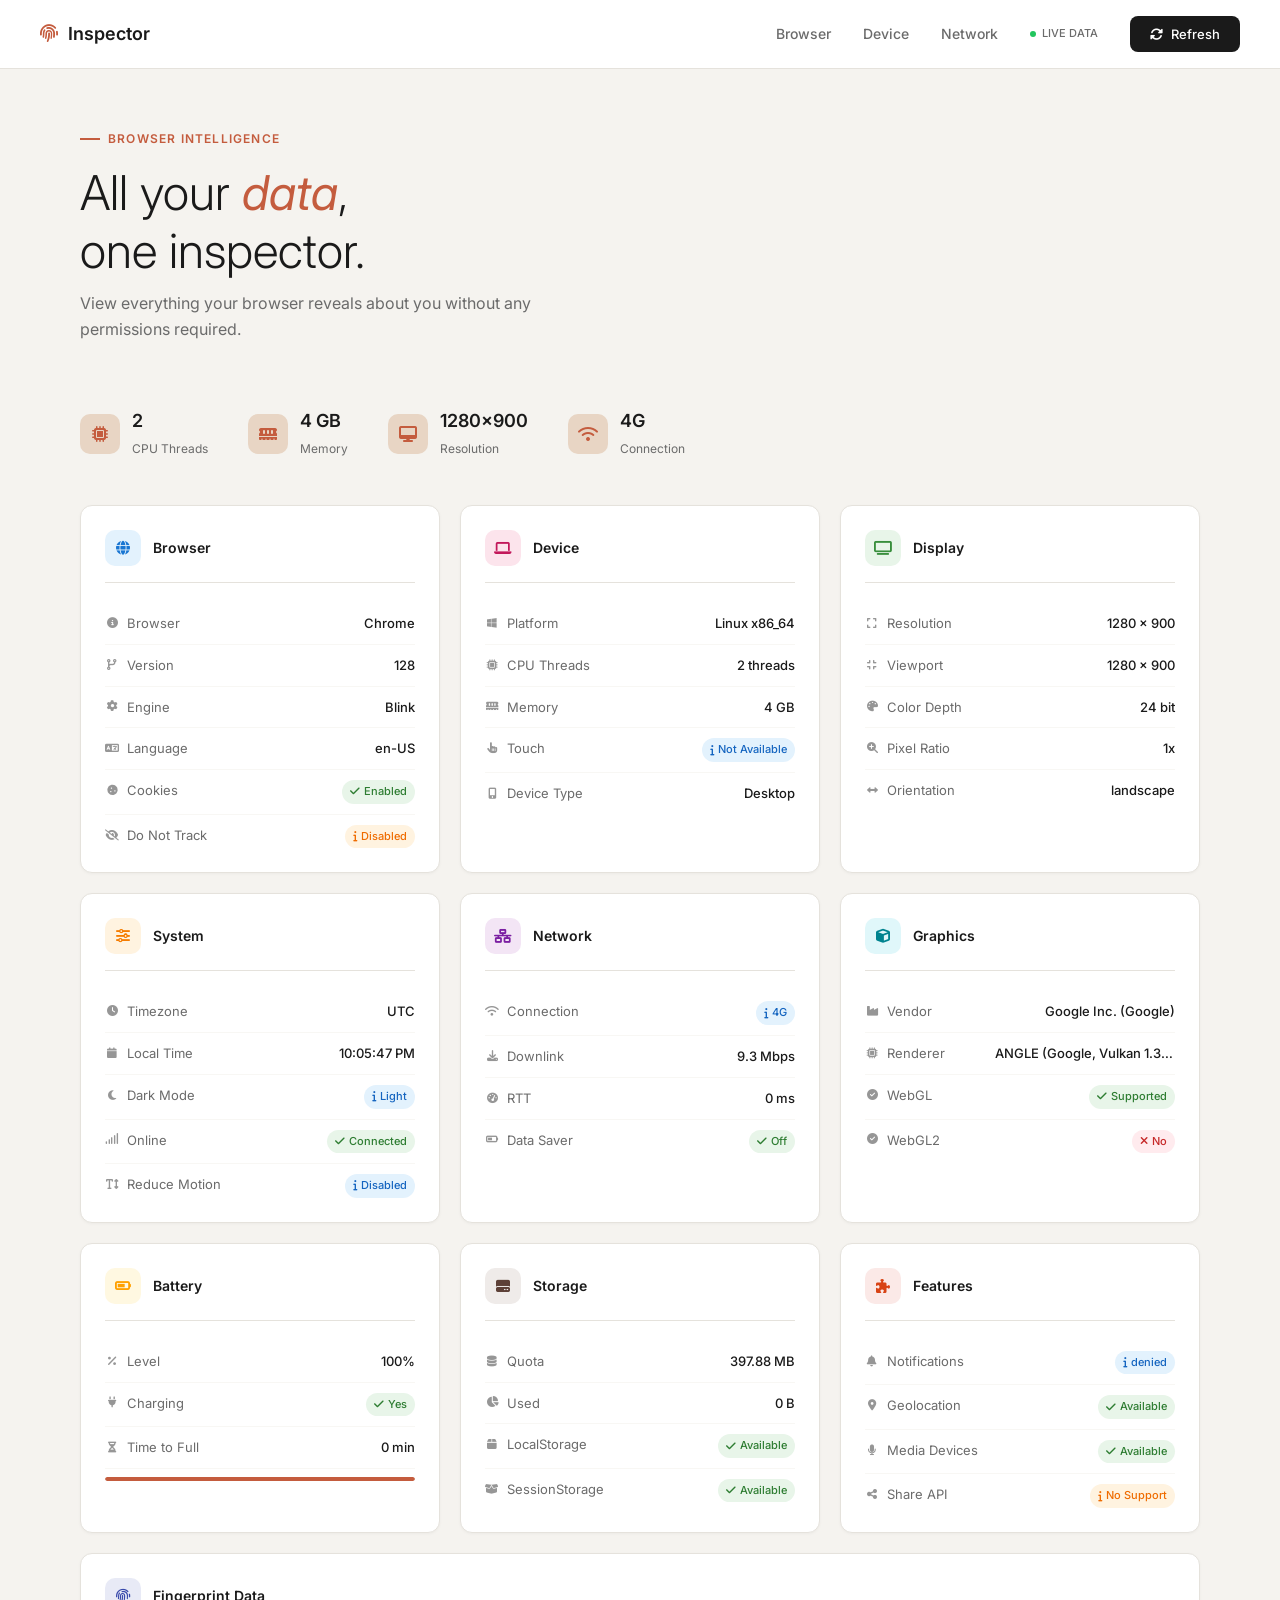
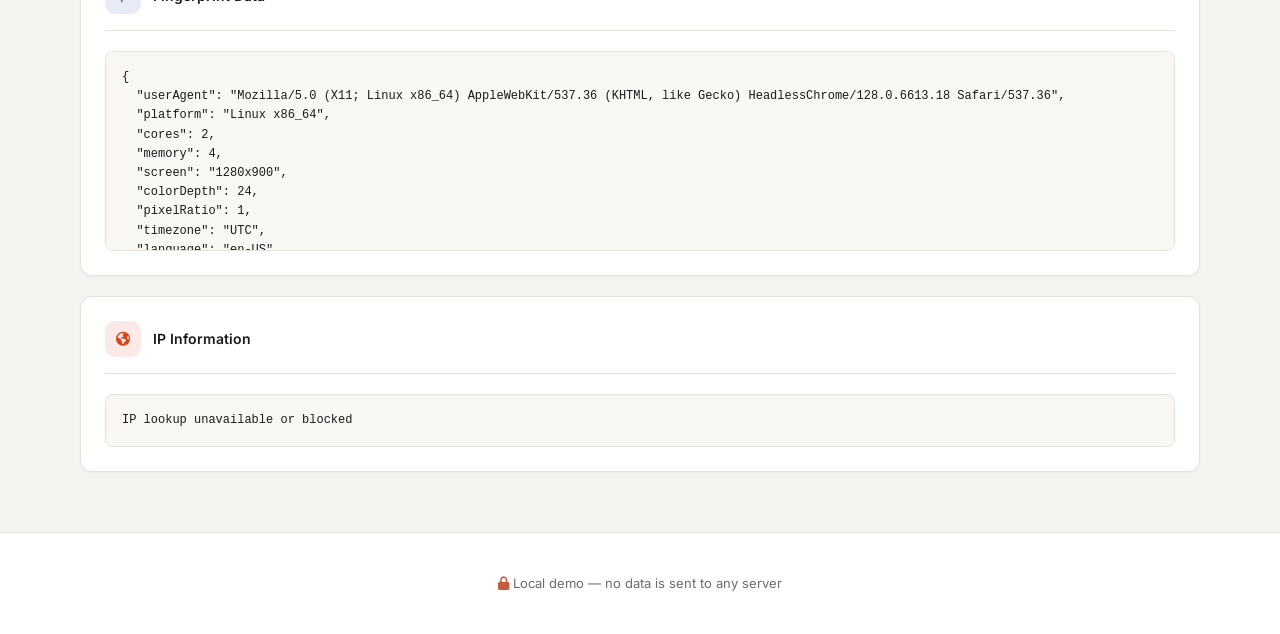
==== commit a870f92a: "Refactor something.html for improved code readability and consistency in formatting" ====
--- a/something.html
+++ b/something.html
@@ -25,14 +25,18 @@
         --accent-light: #e8d5c4;
         --border: #e5e2dc;
         --radius: 12px;
-        --shadow: 0 1px 3px rgba(0,0,0,0.04);
+        --shadow: 0 1px 3px rgba(0, 0, 0, 0.04);
       }
 
       * {
         box-sizing: border-box;
         margin: 0;
         padding: 0;
-        font-family: 'Inter', system-ui, -apple-system, sans-serif;
+        font-family:
+          "Inter",
+          system-ui,
+          -apple-system,
+          sans-serif;
       }
 
       body {
@@ -125,7 +129,7 @@
       }
 
       .hero-label::before {
-        content: '';
+        content: "";
         width: 20px;
         height: 2px;
         background: var(--accent);
@@ -201,13 +205,22 @@
       }
 
       @media (max-width: 900px) {
-        .grid { grid-template-columns: repeat(2, 1fr); }
+        .grid {
+          grid-template-columns: repeat(2, 1fr);
+        }
       }
 
       @media (max-width: 600px) {
-        .grid { grid-template-columns: 1fr; }
-        .hero h1 { font-size: 32px; }
-        .stats-bar { flex-wrap: wrap; gap: 20px; }
+        .grid {
+          grid-template-columns: 1fr;
+        }
+        .hero h1 {
+          font-size: 32px;
+        }
+        .stats-bar {
+          flex-wrap: wrap;
+          gap: 20px;
+        }
       }
 
       .card {
@@ -220,7 +233,7 @@
       }
 
       .card:hover {
-        box-shadow: 0 4px 12px rgba(0,0,0,0.06);
+        box-shadow: 0 4px 12px rgba(0, 0, 0, 0.06);
       }
 
       .card-header {
@@ -242,16 +255,46 @@
         font-size: 14px;
       }
 
-      .card-icon.browser { background: #e3f2fd; color: #1976d2; }
-      .card-icon.device { background: #fce4ec; color: #c2185b; }
-      .card-icon.screen { background: #e8f5e9; color: #388e3c; }
-      .card-icon.system { background: #fff3e0; color: #f57c00; }
-      .card-icon.network { background: #f3e5f5; color: #7b1fa2; }
-      .card-icon.gpu { background: #e0f7fa; color: #00838f; }
-      .card-icon.battery { background: #fff8e1; color: #ffa000; }
-      .card-icon.storage { background: #efebe9; color: #5d4037; }
-      .card-icon.location { background: #fbe9e7; color: #d84315; }
-      .card-icon.fingerprint { background: #e8eaf6; color: #3949ab; }
+      .card-icon.browser {
+        background: #e3f2fd;
+        color: #1976d2;
+      }
+      .card-icon.device {
+        background: #fce4ec;
+        color: #c2185b;
+      }
+      .card-icon.screen {
+        background: #e8f5e9;
+        color: #388e3c;
+      }
+      .card-icon.system {
+        background: #fff3e0;
+        color: #f57c00;
+      }
+      .card-icon.network {
+        background: #f3e5f5;
+        color: #7b1fa2;
+      }
+      .card-icon.gpu {
+        background: #e0f7fa;
+        color: #00838f;
+      }
+      .card-icon.battery {
+        background: #fff8e1;
+        color: #ffa000;
+      }
+      .card-icon.storage {
+        background: #efebe9;
+        color: #5d4037;
+      }
+      .card-icon.location {
+        background: #fbe9e7;
+        color: #d84315;
+      }
+      .card-icon.fingerprint {
+        background: #e8eaf6;
+        color: #3949ab;
+      }
 
       .card h3 {
         font-size: 14px;
@@ -313,21 +356,37 @@
         font-weight: 500;
       }
 
-      .badge.success { background: #e8f5e9; color: #2e7d32; }
-      .badge.warning { background: #fff3e0; color: #ef6c00; }
-      .badge.error { background: #ffebee; color: #c62828; }
-      .badge.info { background: #e3f2fd; color: #1565c0; }
+      .badge.success {
+        background: #e8f5e9;
+        color: #2e7d32;
+      }
+      .badge.warning {
+        background: #fff3e0;
+        color: #ef6c00;
+      }
+      .badge.error {
+        background: #ffebee;
+        color: #c62828;
+      }
+      .badge.info {
+        background: #e3f2fd;
+        color: #1565c0;
+      }
 
       .big {
         grid-column: span 3;
       }
 
       @media (max-width: 900px) {
-        .big { grid-column: span 2; }
+        .big {
+          grid-column: span 2;
+        }
       }
 
       @media (max-width: 600px) {
-        .big { grid-column: span 1; }
+        .big {
+          grid-column: span 1;
+        }
       }
 
       pre {
@@ -336,7 +395,7 @@
         border-radius: 8px;
         overflow: auto;
         font-size: 12px;
-        font-family: 'SF Mono', Monaco, 'Cascadia Code', monospace;
+        font-family: "SF Mono", Monaco, "Cascadia Code", monospace;
         line-height: 1.6;
         color: var(--text);
         border: 1px solid var(--border);
@@ -375,8 +434,13 @@
       }
 
       @keyframes pulse {
-        0%, 100% { opacity: 1; }
-        50% { opacity: 0.5; }
+        0%,
+        100% {
+          opacity: 1;
+        }
+        50% {
+          opacity: 0.5;
+        }
       }
 
       /* Progress bars for visual data */
@@ -422,8 +486,11 @@
     <!-- Hero -->
     <div class="hero">
       <div class="hero-label">Browser Intelligence</div>
-      <h1>All your <span>data</span>,<br>one inspector.</h1>
-      <p>View everything your browser reveals about you without any permissions required.</p>
+      <h1>All your <span>data</span>,<br />one inspector.</h1>
+      <p>
+        View everything your browser reveals about you without any permissions
+        required.
+      </p>
     </div>
 
     <!-- Stats Bar -->
@@ -468,11 +535,15 @@
             <h3>Browser</h3>
           </div>
           <div class="item">
-            <span class="item-label"><i class="fas fa-info-circle"></i>Browser</span>
+            <span class="item-label"
+              ><i class="fas fa-info-circle"></i>Browser</span
+            >
             <span class="item-value" id="browser-name">-</span>
           </div>
           <div class="item">
-            <span class="item-label"><i class="fas fa-code-branch"></i>Version</span>
+            <span class="item-label"
+              ><i class="fas fa-code-branch"></i>Version</span
+            >
             <span class="item-value" id="browser-version">-</span>
           </div>
           <div class="item">
@@ -480,7 +551,9 @@
             <span class="item-value" id="browser-engine">-</span>
           </div>
           <div class="item">
-            <span class="item-label"><i class="fas fa-language"></i>Language</span>
+            <span class="item-label"
+              ><i class="fas fa-language"></i>Language</span
+            >
             <span class="item-value" id="lang">-</span>
           </div>
           <div class="item">
@@ -488,7 +561,9 @@
             <span class="item-value" id="cookies">-</span>
           </div>
           <div class="item">
-            <span class="item-label"><i class="fas fa-eye-slash"></i>Do Not Track</span>
+            <span class="item-label"
+              ><i class="fas fa-eye-slash"></i>Do Not Track</span
+            >
             <span class="item-value" id="dnt">-</span>
           </div>
         </div>
@@ -500,11 +575,15 @@
             <h3>Device</h3>
           </div>
           <div class="item">
-            <span class="item-label"><i class="fab fa-windows"></i>Platform</span>
+            <span class="item-label"
+              ><i class="fab fa-windows"></i>Platform</span
+            >
             <span class="item-value" id="platform">-</span>
           </div>
           <div class="item">
-            <span class="item-label"><i class="fas fa-microchip"></i>CPU Threads</span>
+            <span class="item-label"
+              ><i class="fas fa-microchip"></i>CPU Threads</span
+            >
             <span class="item-value" id="cores">-</span>
           </div>
           <div class="item">
@@ -512,11 +591,15 @@
             <span class="item-value" id="memory">-</span>
           </div>
           <div class="item">
-            <span class="item-label"><i class="fas fa-hand-pointer"></i>Touch</span>
+            <span class="item-label"
+              ><i class="fas fa-hand-pointer"></i>Touch</span
+            >
             <span class="item-value" id="touch">-</span>
           </div>
           <div class="item">
-            <span class="item-label"><i class="fas fa-mobile-alt"></i>Device Type</span>
+            <span class="item-label"
+              ><i class="fas fa-mobile-alt"></i>Device Type</span
+            >
             <span class="item-value" id="device-type">-</span>
           </div>
         </div>
@@ -528,23 +611,33 @@
             <h3>Display</h3>
           </div>
           <div class="item">
-            <span class="item-label"><i class="fas fa-expand"></i>Resolution</span>
+            <span class="item-label"
+              ><i class="fas fa-expand"></i>Resolution</span
+            >
             <span class="item-value" id="res">-</span>
           </div>
           <div class="item">
-            <span class="item-label"><i class="fas fa-compress"></i>Viewport</span>
+            <span class="item-label"
+              ><i class="fas fa-compress"></i>Viewport</span
+            >
             <span class="item-value" id="viewport">-</span>
           </div>
           <div class="item">
-            <span class="item-label"><i class="fas fa-palette"></i>Color Depth</span>
+            <span class="item-label"
+              ><i class="fas fa-palette"></i>Color Depth</span
+            >
             <span class="item-value" id="depth">-</span>
           </div>
           <div class="item">
-            <span class="item-label"><i class="fas fa-search-plus"></i>Pixel Ratio</span>
+            <span class="item-label"
+              ><i class="fas fa-search-plus"></i>Pixel Ratio</span
+            >
             <span class="item-value" id="pixel-ratio">-</span>
           </div>
           <div class="item">
-            <span class="item-label"><i class="fas fa-arrows-alt-h"></i>Orientation</span>
+            <span class="item-label"
+              ><i class="fas fa-arrows-alt-h"></i>Orientation</span
+            >
             <span class="item-value" id="orientation">-</span>
           </div>
         </div>
@@ -560,7 +653,9 @@
             <span class="item-value" id="tz">-</span>
           </div>
           <div class="item">
-            <span class="item-label"><i class="fas fa-calendar"></i>Local Time</span>
+            <span class="item-label"
+              ><i class="fas fa-calendar"></i>Local Time</span
+            >
             <span class="item-value" id="local-time">-</span>
           </div>
           <div class="item">
@@ -572,7 +667,9 @@
             <span class="item-value" id="online">-</span>
           </div>
           <div class="item">
-            <span class="item-label"><i class="fas fa-text-height"></i>Reduce Motion</span>
+            <span class="item-label"
+              ><i class="fas fa-text-height"></i>Reduce Motion</span
+            >
             <span class="item-value" id="reduce-motion">-</span>
           </div>
         </div>
@@ -580,23 +677,33 @@
         <!-- Network Card -->
         <div class="card" id="network">
           <div class="card-header">
-            <div class="card-icon network"><i class="fas fa-network-wired"></i></div>
+            <div class="card-icon network">
+              <i class="fas fa-network-wired"></i>
+            </div>
             <h3>Network</h3>
           </div>
           <div class="item">
-            <span class="item-label"><i class="fas fa-wifi"></i>Connection</span>
+            <span class="item-label"
+              ><i class="fas fa-wifi"></i>Connection</span
+            >
             <span class="item-value" id="net">-</span>
           </div>
           <div class="item">
-            <span class="item-label"><i class="fas fa-download"></i>Downlink</span>
+            <span class="item-label"
+              ><i class="fas fa-download"></i>Downlink</span
+            >
             <span class="item-value" id="down">-</span>
           </div>
           <div class="item">
-            <span class="item-label"><i class="fas fa-tachometer-alt"></i>RTT</span>
+            <span class="item-label"
+              ><i class="fas fa-tachometer-alt"></i>RTT</span
+            >
             <span class="item-value" id="rtt">-</span>
           </div>
           <div class="item">
-            <span class="item-label"><i class="fas fa-battery-half"></i>Data Saver</span>
+            <span class="item-label"
+              ><i class="fas fa-battery-half"></i>Data Saver</span
+            >
             <span class="item-value" id="data-saver">-</span>
           </div>
         </div>
@@ -608,19 +715,27 @@
             <h3>Graphics</h3>
           </div>
           <div class="item">
-            <span class="item-label"><i class="fas fa-industry"></i>Vendor</span>
+            <span class="item-label"
+              ><i class="fas fa-industry"></i>Vendor</span
+            >
             <span class="item-value truncate" id="gpuv">-</span>
           </div>
           <div class="item">
-            <span class="item-label"><i class="fas fa-microchip"></i>Renderer</span>
+            <span class="item-label"
+              ><i class="fas fa-microchip"></i>Renderer</span
+            >
             <span class="item-value truncate" id="gpur">-</span>
           </div>
           <div class="item">
-            <span class="item-label"><i class="fas fa-check-circle"></i>WebGL</span>
+            <span class="item-label"
+              ><i class="fas fa-check-circle"></i>WebGL</span
+            >
             <span class="item-value" id="webgl">-</span>
           </div>
           <div class="item">
-            <span class="item-label"><i class="fas fa-check-circle"></i>WebGL2</span>
+            <span class="item-label"
+              ><i class="fas fa-check-circle"></i>WebGL2</span
+            >
             <span class="item-value" id="webgl2">-</span>
           </div>
         </div>
@@ -628,11 +743,15 @@
         <!-- Battery Card -->
         <div class="card">
           <div class="card-header">
-            <div class="card-icon battery"><i class="fas fa-battery-three-quarters"></i></div>
+            <div class="card-icon battery">
+              <i class="fas fa-battery-three-quarters"></i>
+            </div>
             <h3>Battery</h3>
           </div>
           <div class="item">
-            <span class="item-label"><i class="fas fa-percentage"></i>Level</span>
+            <span class="item-label"
+              ><i class="fas fa-percentage"></i>Level</span
+            >
             <span class="item-value" id="battery-level">-</span>
           </div>
           <div class="item">
@@ -640,12 +759,18 @@
             <span class="item-value" id="battery-charging">-</span>
           </div>
           <div class="item">
-            <span class="item-label"><i class="fas fa-hourglass-half"></i>Time to Full</span>
+            <span class="item-label"
+              ><i class="fas fa-hourglass-half"></i>Time to Full</span
+            >
             <span class="item-value" id="battery-time">-</span>
           </div>
-          <div id="battery-bar" style="display: none;">
+          <div id="battery-bar" style="display: none">
             <div class="progress-bar">
-              <div class="progress-fill" id="battery-progress" style="width: 0%"></div>
+              <div
+                class="progress-fill"
+                id="battery-progress"
+                style="width: 0%"
+              ></div>
             </div>
           </div>
         </div>
@@ -665,11 +790,15 @@
             <span class="item-value" id="storage-used">-</span>
           </div>
           <div class="item">
-            <span class="item-label"><i class="fas fa-box"></i>LocalStorage</span>
+            <span class="item-label"
+              ><i class="fas fa-box"></i>LocalStorage</span
+            >
             <span class="item-value" id="local-storage">-</span>
           </div>
           <div class="item">
-            <span class="item-label"><i class="fas fa-box-open"></i>SessionStorage</span>
+            <span class="item-label"
+              ><i class="fas fa-box-open"></i>SessionStorage</span
+            >
             <span class="item-value" id="session-storage">-</span>
           </div>
         </div>
@@ -677,23 +806,33 @@
         <!-- Features Card -->
         <div class="card">
           <div class="card-header">
-            <div class="card-icon location"><i class="fas fa-puzzle-piece"></i></div>
+            <div class="card-icon location">
+              <i class="fas fa-puzzle-piece"></i>
+            </div>
             <h3>Features</h3>
           </div>
           <div class="item">
-            <span class="item-label"><i class="fas fa-bell"></i>Notifications</span>
+            <span class="item-label"
+              ><i class="fas fa-bell"></i>Notifications</span
+            >
             <span class="item-value" id="notifications">-</span>
           </div>
           <div class="item">
-            <span class="item-label"><i class="fas fa-map-marker-alt"></i>Geolocation</span>
+            <span class="item-label"
+              ><i class="fas fa-map-marker-alt"></i>Geolocation</span
+            >
             <span class="item-value" id="geolocation">-</span>
           </div>
           <div class="item">
-            <span class="item-label"><i class="fas fa-microphone"></i>Media Devices</span>
+            <span class="item-label"
+              ><i class="fas fa-microphone"></i>Media Devices</span
+            >
             <span class="item-value" id="media-devices">-</span>
           </div>
           <div class="item">
-            <span class="item-label"><i class="fas fa-share-alt"></i>Share API</span>
+            <span class="item-label"
+              ><i class="fas fa-share-alt"></i>Share API</span
+            >
             <span class="item-value" id="share-api">-</span>
           </div>
         </div>
@@ -701,7 +840,9 @@
         <!-- Fingerprint Card -->
         <div class="card big">
           <div class="card-header">
-            <div class="card-icon fingerprint"><i class="fas fa-fingerprint"></i></div>
+            <div class="card-icon fingerprint">
+              <i class="fas fa-fingerprint"></i>
+            </div>
             <h3>Fingerprint Data</h3>
           </div>
           <pre id="fingerprint"></pre>
@@ -710,7 +851,9 @@
         <!-- IP Card -->
         <div class="card big">
           <div class="card-header">
-            <div class="card-icon location"><i class="fas fa-globe-americas"></i></div>
+            <div class="card-icon location">
+              <i class="fas fa-globe-americas"></i>
+            </div>
             <h3>IP Information</h3>
           </div>
           <pre id="ip"></pre>
@@ -726,8 +869,10 @@
     <script>
       function getBrowserInfo() {
         const ua = navigator.userAgent;
-        let browser = "Unknown", version = "", engine = "Unknown";
-        
+        let browser = "Unknown",
+          version = "",
+          engine = "Unknown";
+
         if (ua.includes("Firefox/")) {
           browser = "Firefox";
           version = ua.match(/Firefox\/(\d+)/)?.[1] || "";
@@ -745,7 +890,7 @@
           version = ua.match(/Version\/(\d+)/)?.[1] || "";
           engine = "WebKit";
         }
-        
+
         return { browser, version, engine };
       }
 
@@ -757,71 +902,102 @@
       }
 
       function formatBytes(bytes) {
-        if (bytes === 0) return '0 B';
+        if (bytes === 0) return "0 B";
         const k = 1024;
-        const sizes = ['B', 'KB', 'MB', 'GB', 'TB'];
+        const sizes = ["B", "KB", "MB", "GB", "TB"];
         const i = Math.floor(Math.log(bytes) / Math.log(k));
-        return parseFloat((bytes / Math.pow(k, i)).toFixed(2)) + ' ' + sizes[i];
+        return parseFloat((bytes / Math.pow(k, i)).toFixed(2)) + " " + sizes[i];
       }
 
       function badge(value, type) {
-        const icon = type === 'success' ? 'check' : type === 'error' ? 'times' : 'info';
+        const icon =
+          type === "success" ? "check" : type === "error" ? "times" : "info";
         return `<span class="badge ${type}"><i class="fas fa-${icon}"></i> ${value}</span>`;
       }
 
       async function collect() {
         // Browser info
         const browserInfo = getBrowserInfo();
-        document.getElementById("browser-name").textContent = browserInfo.browser;
-        document.getElementById("browser-version").textContent = browserInfo.version;
-        document.getElementById("browser-engine").textContent = browserInfo.engine;
+        document.getElementById("browser-name").textContent =
+          browserInfo.browser;
+        document.getElementById("browser-version").textContent =
+          browserInfo.version;
+        document.getElementById("browser-engine").textContent =
+          browserInfo.engine;
         document.getElementById("platform").textContent = navigator.platform;
         document.getElementById("lang").textContent = navigator.language;
-        document.getElementById("cookies").innerHTML = navigator.cookieEnabled 
-          ? badge("Enabled", "success") : badge("Disabled", "error");
-        document.getElementById("dnt").innerHTML = navigator.doNotTrack === "1" 
-          ? badge("Enabled", "success") : badge("Disabled", "warning");
+        document.getElementById("cookies").innerHTML = navigator.cookieEnabled
+          ? badge("Enabled", "success")
+          : badge("Disabled", "error");
+        document.getElementById("dnt").innerHTML =
+          navigator.doNotTrack === "1"
+            ? badge("Enabled", "success")
+            : badge("Disabled", "warning");
 
         // Device
         const cores = navigator.hardwareConcurrency || "N/A";
-        const memory = navigator.deviceMemory ? navigator.deviceMemory + " GB" : "N/A";
+        const memory = navigator.deviceMemory
+          ? navigator.deviceMemory + " GB"
+          : "N/A";
         document.getElementById("cores").textContent = cores + " threads";
         document.getElementById("memory").textContent = memory;
-        document.getElementById("touch").innerHTML = "ontouchstart" in window 
-          ? badge("Supported", "success") : badge("Not Available", "info");
+        document.getElementById("touch").innerHTML =
+          "ontouchstart" in window
+            ? badge("Supported", "success")
+            : badge("Not Available", "info");
         document.getElementById("device-type").textContent = getDeviceType();
 
         // Stats bar
         document.getElementById("stat-cores").textContent = cores;
         document.getElementById("stat-memory").textContent = memory;
-        document.getElementById("stat-screen").textContent = screen.width + "×" + screen.height;
+        document.getElementById("stat-screen").textContent =
+          screen.width + "×" + screen.height;
 
         // Screen
-        document.getElementById("res").textContent = screen.width + " × " + screen.height;
-        document.getElementById("viewport").textContent = window.innerWidth + " × " + window.innerHeight;
-        document.getElementById("depth").textContent = screen.colorDepth + " bit";
-        document.getElementById("pixel-ratio").textContent = window.devicePixelRatio + "x";
-        document.getElementById("orientation").textContent = screen.orientation?.type?.split('-')[0] || "N/A";
+        document.getElementById("res").textContent =
+          screen.width + " × " + screen.height;
+        document.getElementById("viewport").textContent =
+          window.innerWidth + " × " + window.innerHeight;
+        document.getElementById("depth").textContent =
+          screen.colorDepth + " bit";
+        document.getElementById("pixel-ratio").textContent =
+          window.devicePixelRatio + "x";
+        document.getElementById("orientation").textContent =
+          screen.orientation?.type?.split("-")[0] || "N/A";
 
         // System
-        document.getElementById("tz").textContent = Intl.DateTimeFormat().resolvedOptions().timeZone;
-        document.getElementById("local-time").textContent = new Date().toLocaleTimeString();
-        document.getElementById("dark").innerHTML = matchMedia("(prefers-color-scheme: dark)").matches 
-          ? badge("Active", "info") : badge("Light", "info");
-        document.getElementById("online").innerHTML = navigator.onLine 
-          ? badge("Connected", "success") : badge("Offline", "error");
-        document.getElementById("reduce-motion").innerHTML = matchMedia("(prefers-reduced-motion: reduce)").matches 
-          ? badge("Enabled", "info") : badge("Disabled", "info");
+        document.getElementById("tz").textContent =
+          Intl.DateTimeFormat().resolvedOptions().timeZone;
+        document.getElementById("local-time").textContent =
+          new Date().toLocaleTimeString();
+        document.getElementById("dark").innerHTML = matchMedia(
+          "(prefers-color-scheme: dark)",
+        ).matches
+          ? badge("Active", "info")
+          : badge("Light", "info");
+        document.getElementById("online").innerHTML = navigator.onLine
+          ? badge("Connected", "success")
+          : badge("Offline", "error");
+        document.getElementById("reduce-motion").innerHTML = matchMedia(
+          "(prefers-reduced-motion: reduce)",
+        ).matches
+          ? badge("Enabled", "info")
+          : badge("Disabled", "info");
 
         // Network
         if (navigator.connection) {
           const conn = navigator.connection;
-          document.getElementById("net").innerHTML = badge(conn.effectiveType?.toUpperCase(), "info");
+          document.getElementById("net").innerHTML = badge(
+            conn.effectiveType?.toUpperCase(),
+            "info",
+          );
           document.getElementById("down").textContent = conn.downlink + " Mbps";
           document.getElementById("rtt").textContent = conn.rtt + " ms";
-          document.getElementById("data-saver").innerHTML = conn.saveData 
-            ? badge("On", "warning") : badge("Off", "success");
-          document.getElementById("stat-connection").textContent = conn.effectiveType?.toUpperCase();
+          document.getElementById("data-saver").innerHTML = conn.saveData
+            ? badge("On", "warning")
+            : badge("Off", "success");
+          document.getElementById("stat-connection").textContent =
+            conn.effectiveType?.toUpperCase();
         } else {
           document.getElementById("stat-connection").textContent = "N/A";
         }
@@ -831,14 +1007,22 @@
         const gl = canvas.getContext("webgl");
         const gl2 = canvas.getContext("webgl2");
 
-        document.getElementById("webgl").innerHTML = gl ? badge("Supported", "success") : badge("No", "error");
-        document.getElementById("webgl2").innerHTML = gl2 ? badge("Supported", "success") : badge("No", "error");
+        document.getElementById("webgl").innerHTML = gl
+          ? badge("Supported", "success")
+          : badge("No", "error");
+        document.getElementById("webgl2").innerHTML = gl2
+          ? badge("Supported", "success")
+          : badge("No", "error");
 
         if (gl) {
           const debugInfo = gl.getExtension("WEBGL_debug_renderer_info");
           if (debugInfo) {
-            document.getElementById("gpuv").textContent = gl.getParameter(debugInfo.UNMASKED_VENDOR_WEBGL);
-            document.getElementById("gpur").textContent = gl.getParameter(debugInfo.UNMASKED_RENDERER_WEBGL);
+            document.getElementById("gpuv").textContent = gl.getParameter(
+              debugInfo.UNMASKED_VENDOR_WEBGL,
+            );
+            document.getElementById("gpur").textContent = gl.getParameter(
+              debugInfo.UNMASKED_RENDERER_WEBGL,
+            );
           }
         }
 
@@ -848,19 +1032,23 @@
             const battery = await navigator.getBattery();
             const level = Math.round(battery.level * 100);
             document.getElementById("battery-level").textContent = level + "%";
-            document.getElementById("battery-charging").innerHTML = battery.charging 
-              ? badge("Yes", "success") : badge("No", "info");
-            
+            document.getElementById("battery-charging").innerHTML =
+              battery.charging ? badge("Yes", "success") : badge("No", "info");
+
             let timeText = "N/A";
             if (battery.charging && battery.chargingTime !== Infinity) {
               timeText = Math.round(battery.chargingTime / 60) + " min";
-            } else if (!battery.charging && battery.dischargingTime !== Infinity) {
+            } else if (
+              !battery.charging &&
+              battery.dischargingTime !== Infinity
+            ) {
               timeText = Math.round(battery.dischargingTime / 60) + " min left";
             }
             document.getElementById("battery-time").textContent = timeText;
-            
+
             document.getElementById("battery-bar").style.display = "block";
-            document.getElementById("battery-progress").style.width = level + "%";
+            document.getElementById("battery-progress").style.width =
+              level + "%";
           } catch (e) {
             document.getElementById("battery-level").textContent = "N/A";
           }
@@ -869,23 +1057,37 @@
         // Storage
         if (navigator.storage && navigator.storage.estimate) {
           const estimate = await navigator.storage.estimate();
-          document.getElementById("storage-quota").textContent = formatBytes(estimate.quota);
-          document.getElementById("storage-used").textContent = formatBytes(estimate.usage);
-        }
-        document.getElementById("local-storage").innerHTML = window.localStorage 
-          ? badge("Available", "success") : badge("No", "error");
-        document.getElementById("session-storage").innerHTML = window.sessionStorage 
-          ? badge("Available", "success") : badge("No", "error");
+          document.getElementById("storage-quota").textContent = formatBytes(
+            estimate.quota,
+          );
+          document.getElementById("storage-used").textContent = formatBytes(
+            estimate.usage,
+          );
+        }
+        document.getElementById("local-storage").innerHTML = window.localStorage
+          ? badge("Available", "success")
+          : badge("No", "error");
+        document.getElementById("session-storage").innerHTML =
+          window.sessionStorage
+            ? badge("Available", "success")
+            : badge("No", "error");
 
         // Features
-        document.getElementById("notifications").innerHTML = "Notification" in window 
-          ? badge(Notification.permission, "info") : badge("No", "error");
-        document.getElementById("geolocation").innerHTML = "geolocation" in navigator 
-          ? badge("Available", "success") : badge("No", "error");
-        document.getElementById("media-devices").innerHTML = navigator.mediaDevices 
-          ? badge("Available", "success") : badge("No", "error");
-        document.getElementById("share-api").innerHTML = navigator.share 
-          ? badge("Supported", "success") : badge("No Support", "warning");
+        document.getElementById("notifications").innerHTML =
+          "Notification" in window
+            ? badge(Notification.permission, "info")
+            : badge("No", "error");
+        document.getElementById("geolocation").innerHTML =
+          "geolocation" in navigator
+            ? badge("Available", "success")
+            : badge("No", "error");
+        document.getElementById("media-devices").innerHTML =
+          navigator.mediaDevices
+            ? badge("Available", "success")
+            : badge("No", "error");
+        document.getElementById("share-api").innerHTML = navigator.share
+          ? badge("Supported", "success")
+          : badge("No Support", "warning");
 
         // Fingerprint
         const fingerprint = {
@@ -901,10 +1103,14 @@
           languages: navigator.languages,
           touchPoints: navigator.maxTouchPoints,
           cookiesEnabled: navigator.cookieEnabled,
-          doNotTrack: navigator.doNotTrack
+          doNotTrack: navigator.doNotTrack,
         };
 
-        document.getElementById("fingerprint").textContent = JSON.stringify(fingerprint, null, 2);
+        document.getElementById("fingerprint").textContent = JSON.stringify(
+          fingerprint,
+          null,
+          2,
+        );
 
         // IP Info
         try {
@@ -918,19 +1124,25 @@
             postal: data.postal,
             timezone: data.timezone,
             isp: data.org,
-            asn: data.asn
+            asn: data.asn,
           };
-          document.getElementById("ip").textContent = JSON.stringify(formatted, null, 2);
+          document.getElementById("ip").textContent = JSON.stringify(
+            formatted,
+            null,
+            2,
+          );
         } catch (e) {
-          document.getElementById("ip").textContent = "IP lookup unavailable or blocked";
+          document.getElementById("ip").textContent =
+            "IP lookup unavailable or blocked";
         }
       }
 
       collect();
-      
+
       // Update time every second
       setInterval(() => {
-        document.getElementById("local-time").textContent = new Date().toLocaleTimeString();
+        document.getElementById("local-time").textContent =
+          new Date().toLocaleTimeString();
       }, 1000);
     </script>
   </body>
